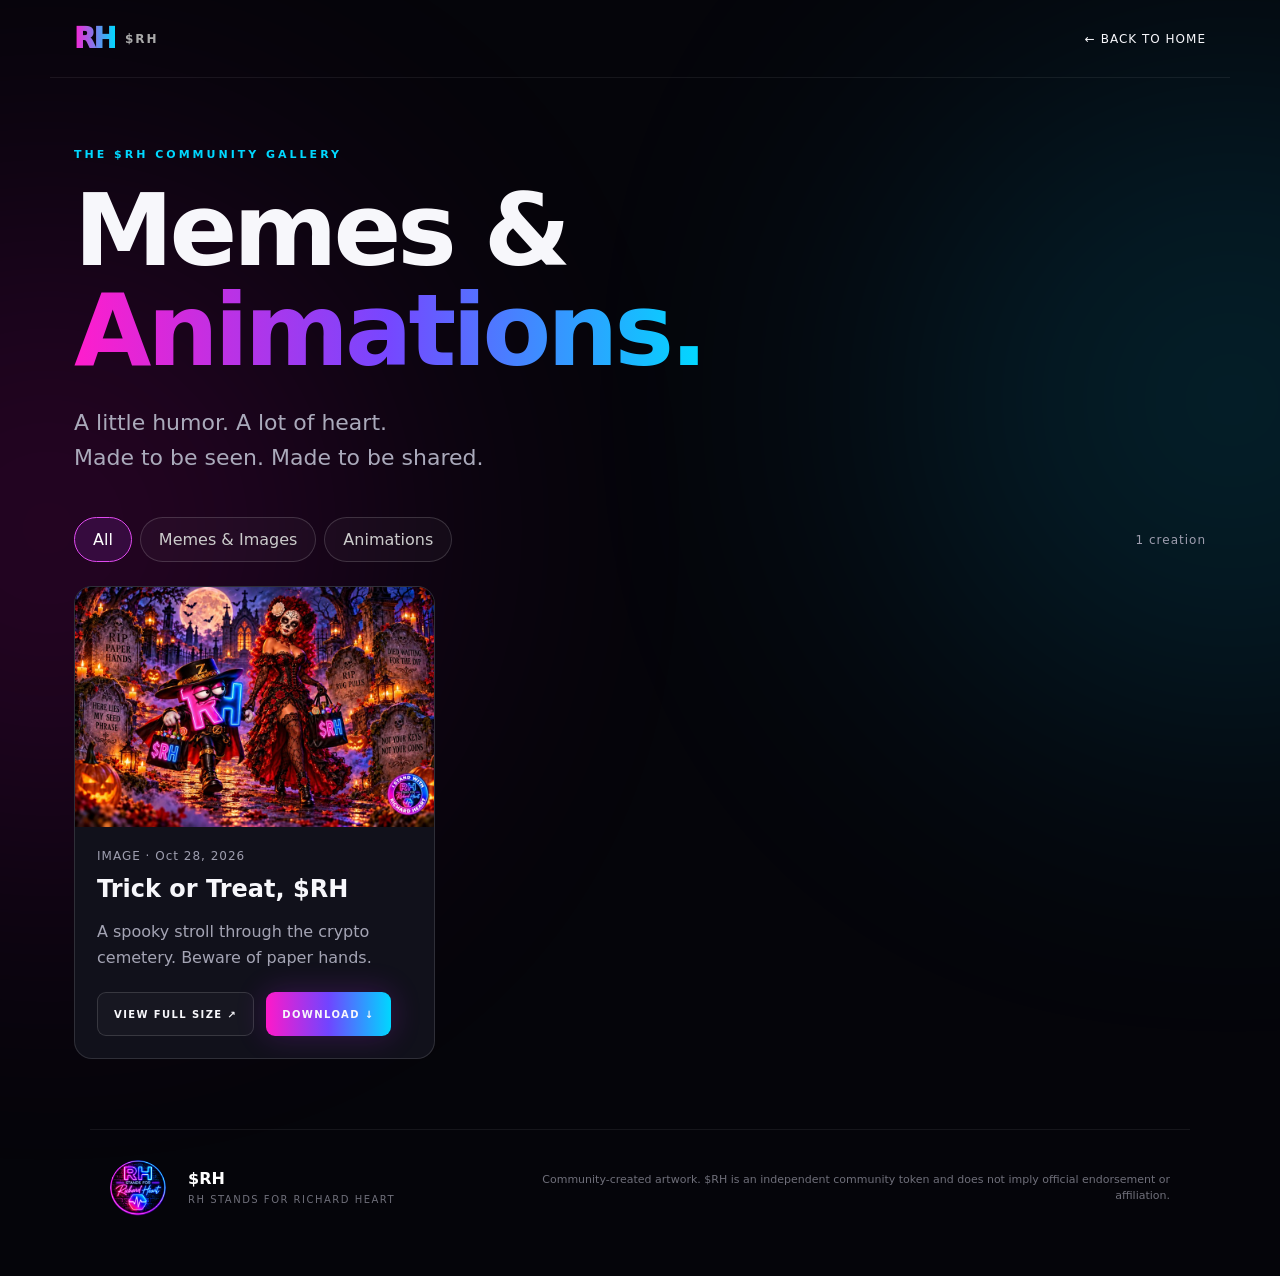
==== memes.html @ 24036aa2 "Add Memes & Animations gallery with Halloween cemetery preview" ====
<!doctype html>
<html lang="en"><head><meta charset="utf-8"><meta name="viewport" content="width=device-width,initial-scale=1"><meta name="theme-color" content="#05050a"><title>Memes &amp; Animations | $RH</title><meta name="description" content="Explore and download memes, artwork and animations from the $RH community."><meta property="og:image" content="rh-halloween-cemetery-preview.jpg"><link rel="icon" href="rh-neon-pfp.png"><link rel="stylesheet" href="style.css?v=video-002"><link rel="stylesheet" href="rh-gallery.css"></head>
<body><div class="ambient ambient-a"></div><div class="ambient ambient-b"></div><nav class="nav"><a class="brand" href="index.html"><span>RH</span><b>$RH</b></a><a class="back" href="index.html">← BACK TO HOME</a></nav>
<main class="gallery-main"><header><div class="kicker">THE $RH COMMUNITY GALLERY</div><h1>Memes &amp;<br><span>Animations.</span></h1><p class="intro">A little humor. A lot of heart.<br>Made to be seen. Made to be shared.</p></header>
<div class="gallery-toolbar"><div class="filters" role="group" aria-label="Filter gallery"><button type="button" data-filter="all" aria-pressed="true">All</button><button type="button" data-filter="image" aria-pressed="false">Memes &amp; Images</button><button type="button" data-filter="animation" aria-pressed="false">Animations</button></div><span id="count" aria-live="polite"></span></div>
<div id="gallery" class="gallery-grid"></div><p id="empty" hidden>No animations yet. Check back for the first release.</p><p id="error" hidden>The gallery could not load. Please refresh to try again.</p><noscript><p><a href="rh-halloween-cemetery.jpg">View Trick or Treat, $RH</a> · <a href="rh-halloween-cemetery.jpg" download>Download image</a></p></noscript>
</main><dialog id="viewer" aria-label="Full-size gallery viewer"><button id="close-viewer" class="close" type="button" aria-label="Close viewer">×</button><div id="viewer-content"></div><h2 id="viewer-title"></h2><a id="viewer-download" class="btn primary" download>DOWNLOAD ↓</a></dialog><footer><img src="rh-neon-pfp.png" alt=""><div><strong>$RH</strong><br><span>RH STANDS FOR RICHARD HEART</span></div><p>Community-created artwork. $RH is an independent community token and does not imply official endorsement or affiliation.</p></footer><script src="rh-gallery.js" defer></script></body></html>
---- style.css ----
*{box-sizing:border-box}html{scroll-behavior:smooth}body{margin:0;background:#05050a;color:#f7f7fb;font-family:Inter,ui-sans-serif,system-ui,-apple-system,BlinkMacSystemFont,"Segoe UI",sans-serif;overflow-x:hidden}a{color:inherit;text-decoration:none}.ambient{position:fixed;width:42rem;height:42rem;border-radius:50%;filter:blur(150px);opacity:.14;pointer-events:none;z-index:-1}.ambient-a{background:#ff00d4;left:-18rem;top:12rem}.ambient-b{background:#00cfff;right:-18rem;top:4rem}.nav{height:78px;max-width:1180px;margin:auto;padding:0 24px;display:flex;align-items:center;justify-content:space-between;border-bottom:1px solid #ffffff12}.brand{display:flex;gap:10px;align-items:center}.brand span{font-size:28px;font-weight:950;letter-spacing:-2px;background:linear-gradient(90deg,#ff20d5,#00d8ff);-webkit-background-clip:text;color:transparent}.brand b{font-size:12px;letter-spacing:2px;color:#aaa}.navlinks{display:flex;gap:25px;font-size:12px;text-transform:uppercase;letter-spacing:1.6px;color:#aaa}.navlinks a:hover{color:#fff}.hero{max-width:1180px;min-height:calc(100vh - 78px);margin:auto;padding:70px 24px;display:grid;grid-template-columns:1.08fr .92fr;gap:45px;align-items:center}.eyebrow,.kicker{font-size:11px;font-weight:800;letter-spacing:3px;color:#00d8ff}.hero h1{font-size:clamp(54px,7.3vw,104px);line-height:.88;letter-spacing:-5px;margin:20px 0 28px;font-weight:950}.hero h1 span,.panel h2 span,.community h2 span{background:linear-gradient(90deg,#ff1dcc,#7647ff,#00d9ff);-webkit-background-clip:text;color:transparent}.lead{font-size:clamp(22px,3vw,36px);line-height:1.15;color:#c9c9d2;margin:0 0 18px}.lead strong{color:white}.descriptor{color:#858592;font-size:15px;letter-spacing:.3px}.actions{display:flex;gap:12px;margin:35px 0 25px;flex-wrap:wrap}.btn{display:inline-flex;align-items:center;justify-content:center;min-height:52px;padding:0 24px;border-radius:9px;font-size:12px;font-weight:900;letter-spacing:1.4px}.primary{background:linear-gradient(90deg,#ff19c9,#7045ff,#00d7ff);box-shadow:0 0 30px #bb23ff38}.ghost{border:1px solid #ffffff24;background:#ffffff07}.disabled{opacity:.65;cursor:default}.micro{font-size:10px;letter-spacing:1.8px;color:#71717e;display:flex;align-items:center;gap:9px;flex-wrap:wrap}.micro i{width:4px;height:4px;border-radius:50%;background:#c527ff}.hero-art{position:relative;display:grid;place-items:center}.hero-art img{position:relative;width:min(100%,520px);border-radius:50%;box-shadow:0 0 90px #722bff32}.halo{position:absolute;width:90%;aspect-ratio:1;border-radius:50%;background:conic-gradient(#ff00c8,#4a2cff,#00e0ff,#ff00c8);filter:blur(42px);opacity:.2;animation:spin 12s linear infinite}@keyframes spin{to{transform:rotate(360deg)}}.panel,.token-section,.community{max-width:1100px;margin:70px auto;padding:80px 50px;border:1px solid #ffffff12;border-radius:24px;background:linear-gradient(145deg,#ffffff08,#ffffff02);box-shadow:0 25px 100px #0008}.panel h2,.token-section h2,.community h2{font-size:clamp(40px,6vw,72px);letter-spacing:-3px;margin:14px 0 18px}.panel>p{max-width:800px;color:#a4a4ae;font-size:18px;line-height:1.65}.panel .big-copy{font-size:26px;color:#fff;margin-bottom:8px}.notice{margin-top:34px;padding:18px 20px;border-left:3px solid #d526ff;background:#ffffff06;color:#9a9aa6;line-height:1.5}.notice strong{color:#fff}.token-section{background:transparent;border:none;box-shadow:none;padding-top:30px}.cards{display:grid;grid-template-columns:repeat(4,1fr);gap:12px;margin-top:35px}.cards article{padding:28px 24px;min-height:130px;border:1px solid #ffffff13;background:#0d0d14;border-radius:16px}.cards small{display:block;color:#6f6f7d;font-weight:800;letter-spacing:1.8px;margin-bottom:12px}.cards strong{font-size:21px}.cards .wide{grid-column:1/-1}.cards .wide p{color:#777783;margin-bottom:0}.gradient-text{background:linear-gradient(90deg,#ff19c9,#00d7ff);-webkit-background-clip:text;color:transparent}.steps{display:grid;grid-template-columns:repeat(3,1fr);gap:16px;margin:35px 0}.steps div{border-top:1px solid #ffffff20;padding-top:20px}.steps b{font-size:36px;color:#8f35ff}.steps p{color:#9999a5;line-height:1.55}.community{text-align:center}.community p{color:#92929d}.socials{display:flex;justify-content:center;gap:12px;margin-top:30px;flex-wrap:wrap}.social{border:1px solid #ffffff18;border-radius:9px;padding:15px 20px;font-size:12px;font-weight:800;letter-spacing:1.4px}footer{max-width:1100px;margin:0 auto 30px;padding:30px 20px;display:grid;grid-template-columns:60px 1fr 2fr;gap:18px;align-items:center;border-top:1px solid #ffffff12;color:#6f6f7a}footer img{width:56px;border-radius:50%}footer strong{color:#fff}footer span{font-size:10px;letter-spacing:1.5px}footer p{font-size:11px;line-height:1.5;text-align:right}@media(max-width:800px){.navlinks{display:none}.hero{grid-template-columns:1fr;text-align:center;padding-top:55px}.hero-copy{display:flex;flex-direction:column;align-items:center}.hero h1{letter-spacing:-3px}.hero-art{grid-row:1}.hero-art img{width:78vw;max-width:400px}.panel,.token-section,.community{margin:35px 14px;padding:50px 24px}.cards{grid-template-columns:1fr 1fr}.steps{grid-template-columns:1fr}.micro{justify-content:center}footer{margin:0 14px 20px;grid-template-columns:50px 1fr}footer p{grid-column:1/-1;text-align:left}.nav{padding:0 18px}}@media(max-width:480px){.cards{grid-template-columns:1fr}.hero h1{font-size:52px}.lead{font-size:23px}.actions{width:100%}.btn{width:100%}}/* Launch updates */
.contract{display:block;overflow-wrap:anywhere;font-size:clamp(14px,2vw,21px)!important;letter-spacing:.02em}.copy-btn{background:linear-gradient(90deg,#f129c4,#7045ff);border:0;border-radius:7px;color:white;padding:12px 17px;font-size:11px;font-weight:800;font-family:inherit;letter-spacing:1px;cursor:pointer;margin:4px 18px 8px 0}.explorer-link{display:inline-block;color:#93dfff;font-size:11px;font-weight:800;letter-spacing:.6px;margin:6px 15px 6px 0}.milestone-grid{display:grid;grid-template-columns:repeat(3,1fr);gap:14px;margin-top:25px}.milestone-grid article{background:#ffffff09;border:1px solid #ffffff16;border-radius:13px;padding:25px}.milestone-grid small{display:block;color:#00d8ff;font-weight:800;letter-spacing:1.7px;margin-bottom:18px}.milestone-grid strong{font-size:20px}.milestone-grid p{font-size:14px;color:#aaa9b7;line-height:1.5;margin-bottom:0}@media(max-width:700px){.milestone-grid{grid-template-columns:1fr}.contract{font-size:14px!important}}
/* Community channels */
.socials a.social{transition:background .2s,border-color .2s}.socials a.social:hover{background:#ffffff12;border-color:#b352ee}.telegram-qr{display:flex;flex-direction:column;align-items:center;gap:15px;width:min(100%,260px);margin:32px auto 0}.telegram-qr img{display:block;width:100%;height:auto;border-radius:16px;box-shadow:0 12px 45px #0009}.telegram-qr span{color:#b2a9c4;font-size:10px;line-height:1.5;font-weight:800;letter-spacing:1.1px}

/* sciVive Daily */
.scivive{scroll-margin-top:24px;background:radial-gradient(ellipse at top right,#62329c24,transparent 65%),#0b0910;border-color:#ba965e38}
.scivive .kicker,.scivive-label{color:#e6c58b}.scivive h2 span{background:linear-gradient(90deg,#e9bd75,#fff0c8);-webkit-background-clip:text;color:transparent}
.scivive-layout{display:grid;grid-template-columns:1.1fr 1fr;gap:36px;align-items:center;margin-top:32px}.scivive-art{display:block;min-width:0}.scivive-art img{display:block;width:100%;height:auto;border-radius:16px;border:1px solid #e6c58b30;box-shadow:0 15px 50px #0008}
.scivive-label{font-size:10px;letter-spacing:2.5px;font-weight:800}.scivive-copy{min-width:0}.scivive-copy h3{font-size:clamp(27px,3vw,40px);letter-spacing:-1px;line-height:1.15;margin:18px 0}.scivive-copy p{color:#b3abbc;line-height:1.7;font-size:16px}.scivive-copy .scivive-schedule{font-size:13px;border-left:2px solid #b8945d;padding-left:16px;margin:25px 0}.scivive-schedule strong{color:#f0d7ab}.scivive-actions{display:flex;flex-wrap:wrap;gap:12px}.scivive-actions .btn{font-size:10px;padding:0 18px}.scivive a:focus-visible{outline:3px solid #efd5a8;outline-offset:5px}
@media(max-width:800px){.scivive-layout{grid-template-columns:1fr;gap:28px}.scivive-copy h3{font-size:32px}}
@media(prefers-reduced-motion:reduce){html{scroll-behavior:auto}.halo{animation:none}}

/* Richard Heart video excerpts */
.video-excerpts{scroll-margin-top:24px;background:radial-gradient(ellipse at top left,#8f1b8b22,transparent 65%),#0b0910;border-color:#9e3ceb38}
.video-excerpts .kicker,.video-label{color:#45d9ff}.video-layout{display:grid;grid-template-columns:minmax(0,1fr) minmax(0,.9fr);gap:42px;align-items:center;margin-top:32px}
.video-frame{max-width:410px;margin:auto;padding:8px;border-radius:20px;border:1px solid #b444ef55;background:linear-gradient(145deg,#ff19c955,#00d7ff44);box-shadow:0 20px 60px #0009;width:100%}
.video-frame video{display:block;width:100%;height:auto;aspect-ratio:4/5;object-fit:contain;border-radius:12px;background:#090713}
.video-label{font-size:10px;letter-spacing:2.5px;font-weight:800}.video-copy h3{font-size:clamp(30px,4vw,48px);line-height:1.08;letter-spacing:-1.5px;margin:18px 0}.video-copy p{color:#b3abbc;line-height:1.7;font-size:16px}
.video-actions{display:flex;flex-wrap:wrap;gap:12px;margin:26px 0}.video-actions .btn{font-size:10px;padding:0 18px}.video-copy .video-note{font-size:13px;color:#8c8795}
.video-excerpts a:focus-visible,.video-excerpts video:focus-visible{outline:3px solid #69dcff;outline-offset:5px}
@media(max-width:800px){.video-layout{grid-template-columns:1fr;gap:30px}.video-frame{max-width:390px}}
---- rh-gallery.css ----
.gallery-main{max-width:1180px;margin:auto;padding:70px 24px}.gallery-main h1{font-size:clamp(48px,8vw,100px);letter-spacing:-4px;line-height:1;margin:20px 0 24px}.gallery-main h1 span{background:linear-gradient(90deg,#ff1dcc,#7647ff,#00d9ff);background-clip:text;color:transparent}.intro{font-size:22px;color:#aaaabb;line-height:1.6}.back{font-size:12px;letter-spacing:1px}.gallery-toolbar{display:flex;align-items:center;justify-content:space-between;gap:20px;margin:42px 0 24px;flex-wrap:wrap}.filters{display:flex;gap:8px;flex-wrap:wrap}.filters button{padding:12px 18px;border:1px solid #ffffff28;border-radius:24px;background:#ffffff08;color:#ccc;font:inherit;cursor:pointer}.filters button[aria-pressed=true]{background:#a533dc28;border-color:#e04bf0;color:#fff}.gallery-grid{display:grid;grid-template-columns:repeat(auto-fill,minmax(min(100%,320px),1fr));gap:24px}.gallery-card{border:1px solid #ffffff20;border-radius:18px;overflow:hidden;background:#11111b}.gallery-open{display:block;width:100%;padding:0;border:0;background:#0b0b15;cursor:zoom-in}.gallery-open img{display:block;width:100%;aspect-ratio:3/2;object-fit:contain}.gallery-info{padding:22px}.gallery-info h2{font-size:24px;margin:12px 0}.gallery-info p{color:#a4a4b4;line-height:1.6}.gallery-meta,#count{color:#9e9eaf;font-size:12px;letter-spacing:1px}.gallery-links{display:flex;gap:12px;flex-wrap:wrap;margin-top:22px}.gallery-links button{color:inherit;font-family:inherit;cursor:pointer}.gallery-links .btn{padding:0 16px;font-size:10px;min-height:44px}button:focus-visible,a:focus-visible{outline:3px solid #00d8ff;outline-offset:4px}dialog{background:#101019;color:#fff;border:1px solid #ffffff35;border-radius:16px;padding:24px;max-width:min(1100px,94vw);max-height:94vh;overflow:auto}dialog::backdrop{background:#000d}#viewer-content img,#viewer-content video{display:block;max-width:100%;max-height:70vh;margin:auto}dialog h2{font-size:24px}.close{display:block;margin:0 0 12px auto;background:#ffffff15;color:white;border:1px solid #ffffff30;border-radius:50%;width:40px;height:40px;font-size:28px;cursor:pointer}[hidden]{display:none!important}@media(max-width:600px){.gallery-main{padding-top:42px}.gallery-main h1{letter-spacing:-2px}.intro{font-size:18px}.filters button{font-size:13px;padding:10px 14px}dialog{padding:16px}.nav{padding:0 20px}}@media(prefers-reduced-motion:reduce){html{scroll-behavior:auto}}
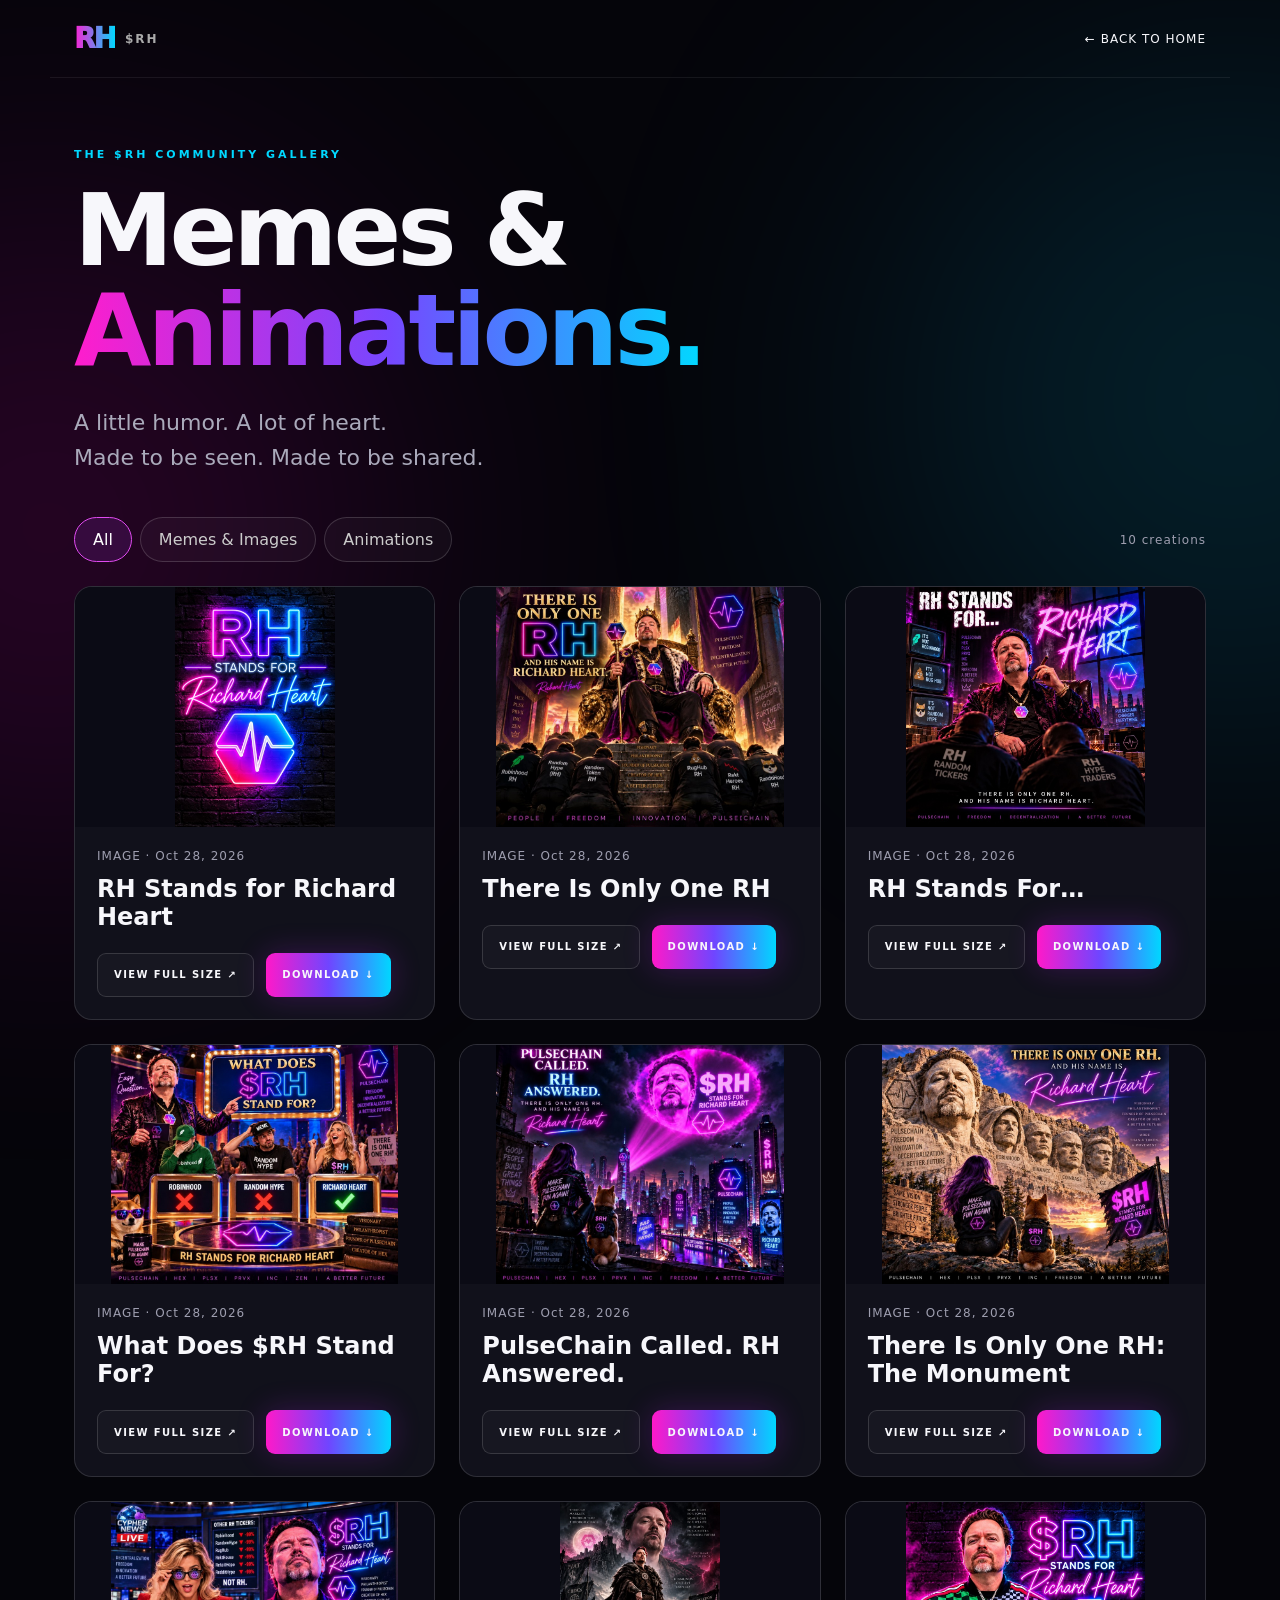
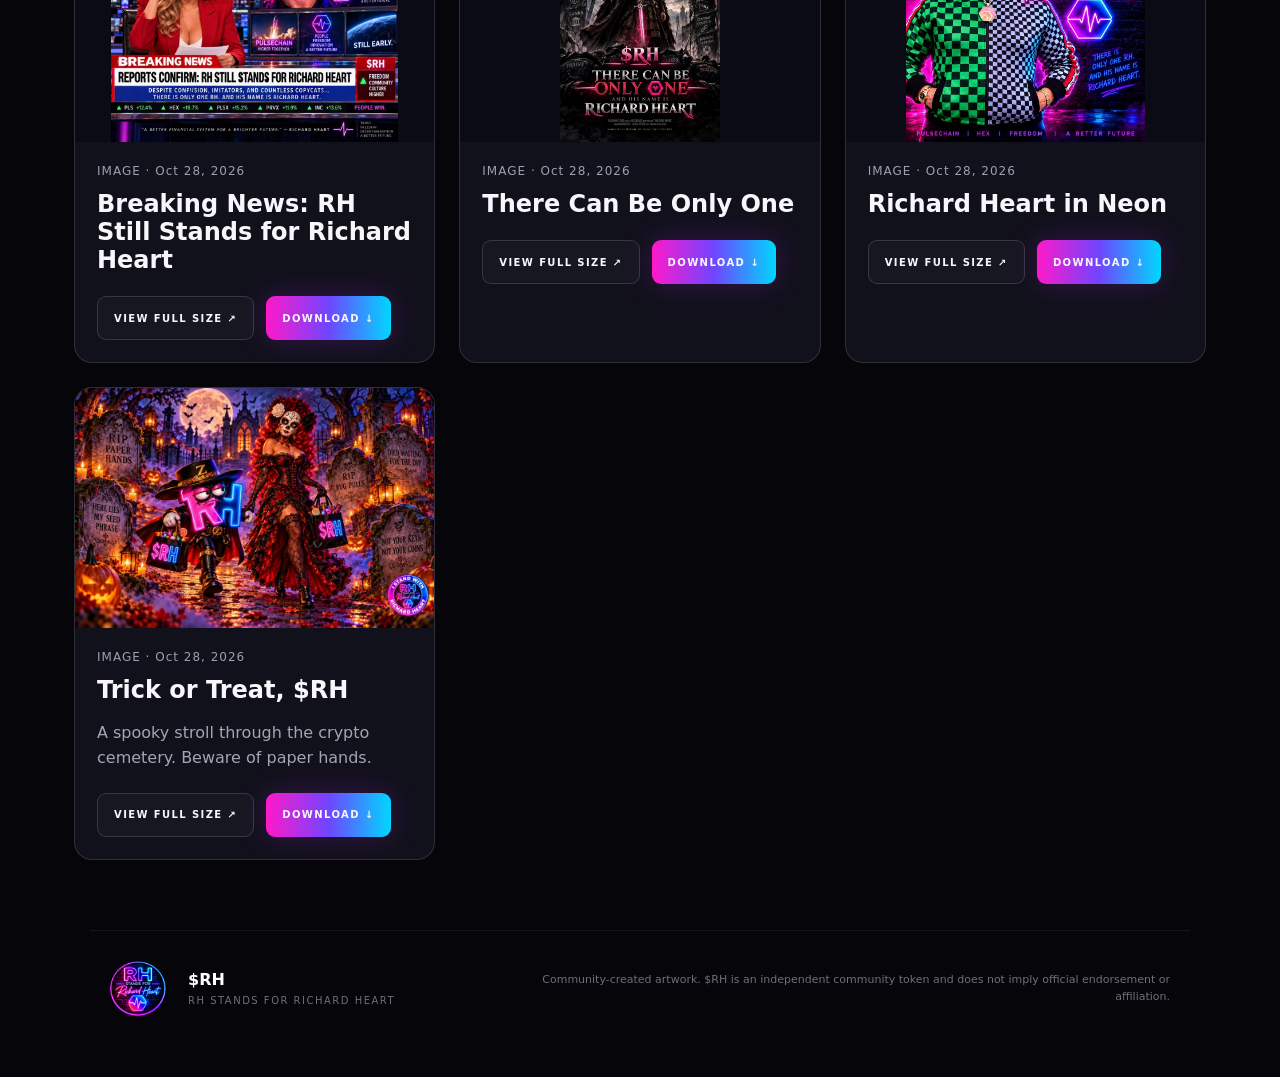
==== commit 9077db89: "Refresh gallery image list on each visit" ====
--- a/memes.html
+++ b/memes.html
@@ -4,4 +4,4 @@
 <main class="gallery-main"><header><div class="kicker">THE $RH COMMUNITY GALLERY</div><h1>Memes &amp;<br><span>Animations.</span></h1><p class="intro">A little humor. A lot of heart.<br>Made to be seen. Made to be shared.</p></header>
 <div class="gallery-toolbar"><div class="filters" role="group" aria-label="Filter gallery"><button type="button" data-filter="all" aria-pressed="true">All</button><button type="button" data-filter="image" aria-pressed="false">Memes &amp; Images</button><button type="button" data-filter="animation" aria-pressed="false">Animations</button></div><span id="count" aria-live="polite"></span></div>
 <div id="gallery" class="gallery-grid"></div><p id="empty" hidden>No animations yet. Check back for the first release.</p><p id="error" hidden>The gallery could not load. Please refresh to try again.</p><noscript><p><a href="rh-halloween-cemetery.jpg">View Trick or Treat, $RH</a> · <a href="rh-halloween-cemetery.jpg" download>Download image</a></p></noscript>
-</main><dialog id="viewer" aria-label="Full-size gallery viewer"><button id="close-viewer" class="close" type="button" aria-label="Close viewer">×</button><div id="viewer-content"></div><h2 id="viewer-title"></h2><a id="viewer-download" class="btn primary" download>DOWNLOAD ↓</a></dialog><footer><img src="rh-neon-pfp.png" alt=""><div><strong>$RH</strong><br><span>RH STANDS FOR RICHARD HEART</span></div><p>Community-created artwork. $RH is an independent community token and does not imply official endorsement or affiliation.</p></footer><script src="rh-gallery.js" defer></script></body></html>
+</main><dialog id="viewer" aria-label="Full-size gallery viewer"><button id="close-viewer" class="close" type="button" aria-label="Close viewer">×</button><div id="viewer-content"></div><h2 id="viewer-title"></h2><a id="viewer-download" class="btn primary" download>DOWNLOAD ↓</a></dialog><footer><img src="rh-neon-pfp.png" alt=""><div><strong>$RH</strong><br><span>RH STANDS FOR RICHARD HEART</span></div><p>Community-created artwork. $RH is an independent community token and does not imply official endorsement or affiliation.</p></footer><script src="rh-gallery.js?v=gallery-010" defer></script></body></html>
